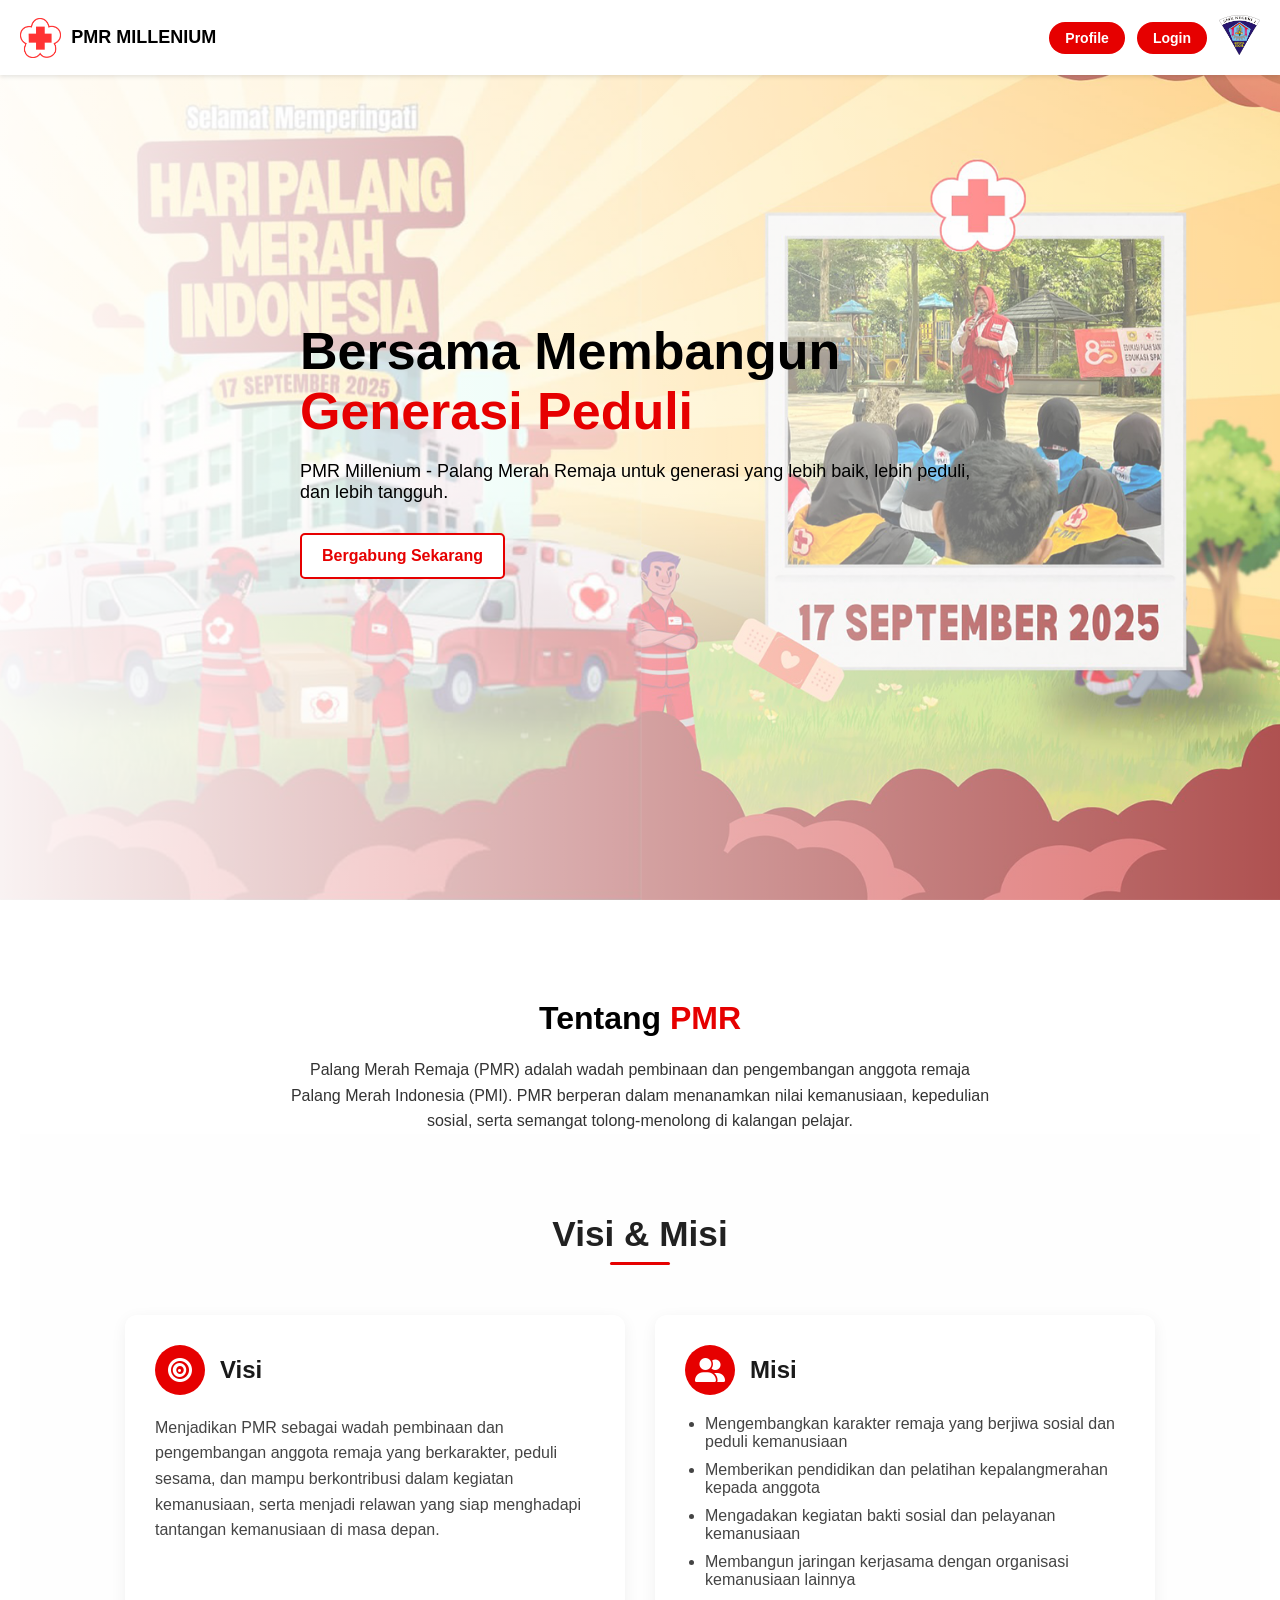
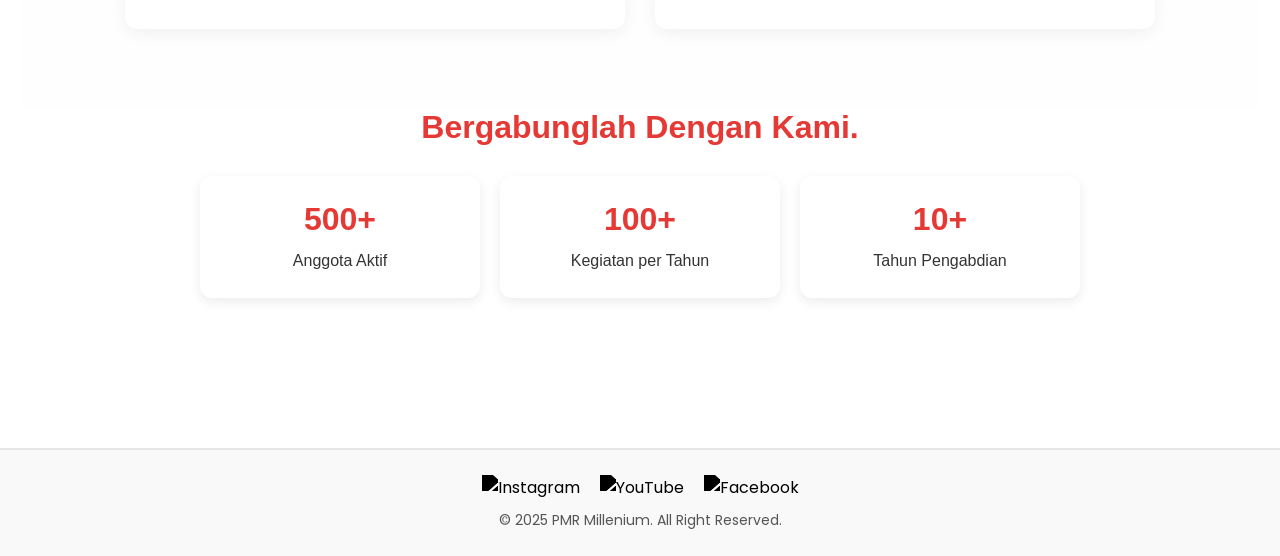
==== Halaman Utama/index.html @ 96d7ca34 "Add files via upload" ====
<!DOCTYPE html>
<html lang="id">  
<head>
  <meta charset="UTF-8" />
  <meta name="viewport" content="width=device-width, initial-scale=1.0"/>
  <title>PMR Millenium</title>
  <link rel="stylesheet" href="https://cdnjs.cloudflare.com/ajax/libs/font-awesome/6.4.0/css/all.min.css">
  <link rel="stylesheet" href="https://unpkg.com/aos@next/dist/aos.css" />
  <link rel="stylesheet" href="style.css"/>
  <link rel="icon" href="../Gambar/logpmi.png" type="image/png">
</head>
<body>
  <header>
    <nav class="navbar" >
      <div class="logo"><img src="../Gambar/logpmi.png"><span>PMR MILLENIUM</span></div>
      <button class="hamburger" id="hamburger-btn">
    <i class="fas fa-bars"></i>
  </button>
      <div>
          <ul class="nav-links" id="nav-links">
      <li><a href="../Profile/profile.html" class="btn-header">Profile</a></li>
      <a href="../Login/login.html" class="btn-header">Login</a>
      <div class="logo">
        <a href="https://profile.smkn1cibinong.sch.id/">
          <img src="../Gambar/cropped-logo-SMKN-1-Cbn.png">
        </a>
      </div>
    </ul>
  </div>
</nav>
  </header>
  <section class="hero">
    <div class="overlay"></div>
    <div class="hero-content">
      <h1 class="hero-title" data-aos="fade-up" data-aos-anchor-placement="top-bottom">
        Bersama Membangun <span>Generasi Peduli</span>
      </h1>
      <p data-aos="fade-up" data-aos-anchor-placement="top-bottom">
        PMR Millenium - Palang Merah Remaja untuk generasi yang lebih baik, lebih peduli, dan lebih tangguh.
      </p>
      <div class="hero-buttons">
        <a href="https://docs.google.com/forms/d/1n7teugPz3YgytQ9tFMdnge7IrxUxbnNeBy1xgZVS8Pw " class="btn-secondary" data-aos="fade-up" data-aos-anchor-placement="top-bottom">
          Bergabung Sekarang
        </a>
      </div>
    </div>
  </section>

  <section class="tentang-pmr">
    <div class="tentang-content">
      <h1 class="hero-title" data-aos="fade-up" align="center">
        Tentang <span>PMR</span>
      </h1>
      <p data-aos="fade-up">
        Palang Merah Remaja (PMR) adalah wadah pembinaan dan pengembangan anggota remaja 
        Palang Merah Indonesia (PMI). PMR berperan dalam menanamkan nilai kemanusiaan, 
        kepedulian sosial, serta semangat tolong-menolong di kalangan pelajar.
      </p>
    </div>

    <div class="container">
      <section class="visi-misi-section">
        <h2 class="section-title" data-aos="fade-down">Visi & Misi</h2>
        <div class="card-container">
          <div class="card-visi-misi" data-aos="fade-right">
            <div class="icon-title">
              <div class="icon-circle"><i class="fas fa-bullseye"></i></div>
              <h3>Visi</h3>
            </div>
            <p>
              Menjadikan PMR sebagai wadah pembinaan dan pengembangan anggota remaja yang berkarakter, peduli sesama, 
              dan mampu berkontribusi dalam kegiatan kemanusiaan, serta menjadi relawan yang siap menghadapi tantangan kemanusiaan di masa depan.
            </p>
          </div>
          
          <div class="card-visi-misi" data-aos="fade-left">
            <div class="icon-title">
              <div class="icon-circle"><i class="fas fa-user-group"></i></div>
              <h3>Misi</h3>
            </div>
            <ul class="misi-list">
              <li>Mengembangkan karakter remaja yang berjiwa sosial dan peduli kemanusiaan</li>
              <li>Memberikan pendidikan dan pelatihan kepalangmerahan kepada anggota</li>
              <li>Mengadakan kegiatan bakti sosial dan pelayanan kemanusiaan</li>
              <li>Membangun jaringan kerjasama dengan organisasi kemanusiaan lainnya</li>
            </ul>
          </div>
        </div>
      </section>
    </div>

    <h2 class="section-title" data-aos="zoom-in-up">Bergabunglah Dengan Kami.</h2>
    <div class="card-group achievements">
      <div class="card" data-aos="fade-up" data-aos-duration="1000">
        <h3>500+</h3>
        <p>Anggota Aktif</p>
      </div>
      <div class="card" data-aos="fade-up" data-aos-duration="1000">
        <h3>100+</h3>
        <p>Kegiatan per Tahun</p>
      </div>
      <div class="card" data-aos="fade-up" data-aos-duration="1000">
        <h3>10+</h3>
        <p>Tahun Pengabdian</p>
      </div>
    </div>
  </section>
<footer class="footer">
  <div class="footer-content" >
    <div class="social-icons">
      <a href="https://www.instagram.com/pmrmillenium" target="_blank" aria-label="Instagram">
        <img src="https://cdn.jsdelivr.net/gh/simple-icons/simple-icons/icons/instagram.svg" alt="Instagram">
      </a>
      <a href="https://www.youtube.com/" target="_blank" aria-label="YouTube">
        <img src="https://cdn.jsdelivr.net/gh/simple-icons/simple-icons/icons/youtube.svg" alt="YouTube">
      </a>
      <a href="https://www.facebook.com/" target="_blank" aria-label="Facebook">
        <img src="https://cdn.jsdelivr.net/gh/simple-icons/simple-icons/icons/facebook.svg" alt="Facebook">
      </a>
    </div>
    <p>© 2025 PMR Millenium. All Right Reserved.</p>
  </div>
</footer>
<body>
<body>
  <script src="https://unpkg.com/aos@next/dist/aos.js"></script>
  <script>
    AOS.init({
      duration: 500,
      once: true
    });

  // Toggle hamburger menu
  const hamburger = document.getElementById('hamburger-btn');
  const navLinks = document.getElementById('nav-links');

  hamburger.addEventListener('click', () => {
    navLinks.classList.toggle('active');
  });

  // Tutup menu setelah klik link di mobile
  document.querySelectorAll('.nav-links a').forEach(link => {
    link.addEventListener('click', () => {
      navLinks.classList.remove('active');
    });
  });
  </script>
</body>
</html>
---- Halaman Utama/style.css ----
@import url('https://fonts.googleapis.com/css2?family=Poppins:wght@400;600;700&display=swap');
/* Gaya Umum */
@import url('https://fonts.googleapis.com/css2?family=Poppins:wght@400;600;700&display=swap');

* {
  margin: 0;
  padding: 0;
  box-sizing: border-box;
}
/* ubah font khusus bagian judul */
.hero-title {
  font-family: 'Montserrat', sans-serif;
  font-weight: 700;
  font-size: 36px;
}

body {
  font-family: 'Segoe UI', sans-serif;
  background-image: url(../Gambar/background.png);
  background-size: cover;
  background-position: center top;
  background-repeat: no-repeat;
  background-attachment: fixed;
  overflow-x: hidden;
}

header {
  background: #fff;
  box-shadow: 0 2px 4px rgba(0,0,0,0.1);
  position: fixed;
  width: 100%;
  z-index: 1000;
  animation: fadeSlideUp 1s ease-out;
}

.navbar {
  max-width: 100%;
  display: flex;
  justify-content: space-between;
  align-items: center;
  padding: 15px 20px;
  opacity: 0;
  transform: translateY(-20px);
  animation: fadeInDown 1s ease forwards;
}

.logo {
  display: flex;
  align-items: center;
  gap: 10px;
  font-weight: bold;
  color: #000000;
  font-size: 18px;
}
.logo img {
    height: 40px;
}

.nav-links {
  list-style: none;
  display: flex;
  gap: 12px;
  align-items: center;
  transition: color 0.3s ease;
}

.nav-links li a {
  position: relative;
  transition: color 0.3s ease;
  text-decoration: none;
  color: #ffffff;
  font-size: 14px;
}

.btn-header {
  background-color: #e60000;
 color: white;
 text-decoration: none;
  padding: 8px 16px;
  border-radius: 20px;
  font-weight: bold;
  font-size: 14px;
}
.btn-header:hover {
  background-color: #b30000;
}

.hero {
  background-image: url("img/background.jpg"); /* Ganti sesuai gambar */
  background-size: cover;
  background-position: center;
  height: 100vh;
  position: relative;
  display: flex;
  align-items: center;
  padding: 0 300px;
  text-align: left;
  
}

.overlay {
  position: absolute;
  top: 0;
  left: 0;
  height: 100%;
  width: 100%;
  background: linear-gradient(to right, rgba(255,255,255,0.95), rgba(255,255,255,0.3));
}

.hero-content {
  position: relative;
  max-width: 700px;
  z-index: 2;
}

.hero-content h1 {
    animation: fadeSlideUp 1s ease-out;
  font-size: 52px;
  color: #000;
  margin-bottom: 20px;
  
}

.hero-content h1 span {
    animation: fadeSlideUp 1s ease-out;
  color: #e60000;
}

.hero-content p {
    animation: fadeSlideUp 1s ease-out;
  font-size: 18px;
  color: #000000;
  margin-bottom: 30px;
}

.hero-buttons {
  display: flex;
  gap: 15px;
}

.btn-primary {
  background-color: #e60000;
  color: white;
  padding: 12px 20px;
  border-radius: 5px;
  font-weight: bold;
  text-decoration: none;
}

.btn-secondary {
    animation: fadeSlideUp 1s ease-out;
  background-color: white;
  color: #e60000;
  border: 2px solid #e60000;
  padding: 12px 20px;
  border-radius: 5px;
  font-weight: bold;
  text-decoration: none;
}
.footer {
  background-color: #f9f9f9;
  padding: 25px 0;
  text-align: center;
  font-family: 'Poppins', sans-serif;
  border-top: 2px solid #e5e5e5;
  
}

.footer .social-icons {
  margin-bottom: 10px;
}

.footer .social-icons a img {
  width: 28px;
  height: 28px;
  margin: 0 8px;
  filter: brightness(0) saturate(100%);
  transition: transform 0.3s ease, filter 0.3s ease;
}

.footer .social-icons a:hover img {
  transform: scale(1.2);
  
}

.footer p {
  color: #555;
  font-size: 14px;
  margin-top: 8px;
}

a {
  text-decoration: none;
}
    @keyframes slide {
      
    0% { background-image: url('Gambar/background.png'); }
    33% { background-image: url('Gambar/background2.png'); }
    66% { background-image: url('Gambar/background3.png'); }
    100% { background-image: url('Gambar/background.png'); }
}
.highlight-section {
  background: #fefefe;
  padding: 20px 20px;
}

.section-title {
  text-align: center;
  font-size: 2rem;
  margin-bottom: 30px;
  color: #e53935;
}

.card-group {
  display: flex;
  justify-content: center;
  gap: 20px;
  flex-wrap: wrap;
  margin-bottom: 50px;
}

.card {
  background: #fff;
  border-radius: 12px;
  box-shadow: 0 4px 12px rgba(0,0,0,0.08);
  padding: 25px;
  text-align: center;
  width: 280px;
  transition: transform 0.3s ease;
}

.card:hover {
  transform: translateY(-8px);
}

.card-icon {
  width: 60px;
  height: 60px;
  background: #fdecec;
  border-radius: 50%;
  display: flex;
  align-items: center;
  justify-content: center;
  margin: 0 auto 15px;
}

.card-icon i {
  font-size: 28px;
  color: #e53935;
}

.card h3 {
  font-size: 1.4rem;
  margin-bottom: 10px;
}

.card p {
  font-size: 0.95rem;
  color: #555;
  line-height: 1.5;
}

.achievements .card h3 {
  font-size: 2rem;
  color: #e53935;
}
.tentang-pmr {
  background-color: #fff;
  padding: 100px 20px;
  text-align: center;
}

.tentang-pmr .hero-title {
  font-size: 32px; /* lebih kecil dari hero utama */
  margin-bottom: 20px;
}

.tentang-pmr p {
  max-width: 700px;
  margin: 0 auto;
  font-size: 16px;
  line-height: 1.6;
  color: #333;
}
.tentang-pmr .hero-title span {
  color: #e60000; /* merah khas PMI */
}
@keyframes fadeInDown {
  to {
    opacity: 1;
    transform: translateY(0);
  }
}

/* Shrink header saat scroll */
.navbar.shrink {
  padding: 10px 20px;
  transition: padding 0.3s ease;
}
/* .nav-links li a::after {
  content: '';
  position: absolute;
  width: 0%;
  height: 2px;
  bottom: -4px;
  left: 0;
  background-color: red;
  transition: width 0.3s ease;
} */

.nav-links li a:hover::after {
  width: 100%;
}

/* Logo pulse saat hover */
.navbar .logo:hover {
  animation: pulse 0.6s ease;
}

@keyframes pulse {
  0% { transform: scale(1); }
  50% { transform: scale(1.1); }
  100% { transform: scale(1); }
}
.hamburger {
  display: none;
  font-size: 24px;
  background: none;
  border: none;
  color: #ff0000;
  cursor: pointer;
}

.visi-misi-section {
  background: #fefefe;
  padding: 80px 20px;
  text-align: center;
}

.visi-misi-section .section-title {
  font-size: 2.2rem;
  color: #212121;
  margin-bottom: 50px;
  position: relative;
  display: inline-block;
}

.visi-misi-section .section-title::after {
  content: "";
  width: 60px;
  height: 3px;
  background-color: #e60000;
  display: block;
  margin: 8px auto 0;
  border-radius: 5px;
}

.card-container {
  display: flex;
  justify-content: center;
  gap: 30px;
  flex-wrap: wrap;
}

.card-visi-misi {
  background: #fff;
  border-radius: 12px;
  box-shadow: 0 4px 16px rgba(0, 0, 0, 0.06);
  padding: 30px;
  text-align: left;
  width: 100%;
  max-width: 500px;
  transition: transform 0.3s ease;
}

.card-visi-misi:hover {
  transform: translateY(-5px);
}

.icon-title {
  display: flex;
  align-items: center;
  gap: 15px;
  margin-bottom: 20px;
}

.icon-circle {
  background-color: #e60000;
  color: #fff;
  border-radius: 50%;
  width: 50px;
  height: 50px;
  display: flex;
  align-items: center;
  justify-content: center;
  font-size: 24px;
}

.card-visi-misi h3 {
  font-size: 1.5rem;
  margin: 0;
  color: #1a1a1a;
}

.card-visi-misi p {
  font-size: 1rem;
  color: #444;
  line-height: 1.6;
}

.misi-list {
  padding-left: 20px;
}

.misi-list li {
  margin-bottom: 10px;
  color: #444;
  list-style: disc;
  font-size: 1rem;
}

/* ================== RESPONSIVE DESIGN ================== */

/* Untuk layar tablet dan HP */
@media (max-width: 768px) {
  .navbar {
    flex-wrap: wrap;
    justify-content: space-between;
  }

  .nav-links {
    display: none;
    flex-direction: column;
    background-color: #fff;
    width: 100%;
    text-align: center;
    padding: 15px 0;
    position: absolute;
    top: 60px;
    left: 0;
    box-shadow: 0 4px 8px rgba(0,0,0,0.1);
  }

  .nav-links.active {
    display: flex;
  }

  .nav-links li {
    margin: 10px 0;
  }

  .btn-header {
    margin-top: 10px;
  }

  .hamburger {
    display: block;
  margin-left: auto; /* dorong ke paling kanan */
  margin-right: 10px;
  }

  /* Supaya logo dan hamburger sejajar */
  .logo img {
    height: 35px;
  }

  .hero {
    padding: 0 20px;
    text-align: center;
  }

  .hero-content h1 {
    font-size: 32px;
  }

  .hero-content p {
    font-size: 16px;
  }

  .hero-buttons {
    justify-content: center;
  }

  .card-group {
    flex-direction: column;
    align-items: center;
  }

  .card-container {
    flex-direction: column;
    align-items: center;
  }
  html, body {
  overflow-x: hidden;  
  width: 100%;
}

/* Supaya elemen tidak melewati batas layar */
* {
  max-width: 100%;
  box-sizing: border-box;
}
}

/* Untuk layar besar (desktop) */
@media (min-width: 769px) {
  .hamburger {
    display: none;
  }

  .nav-links {
    display: flex !important;
    position: static;
    background: none;
    box-shadow: none;
  }
}
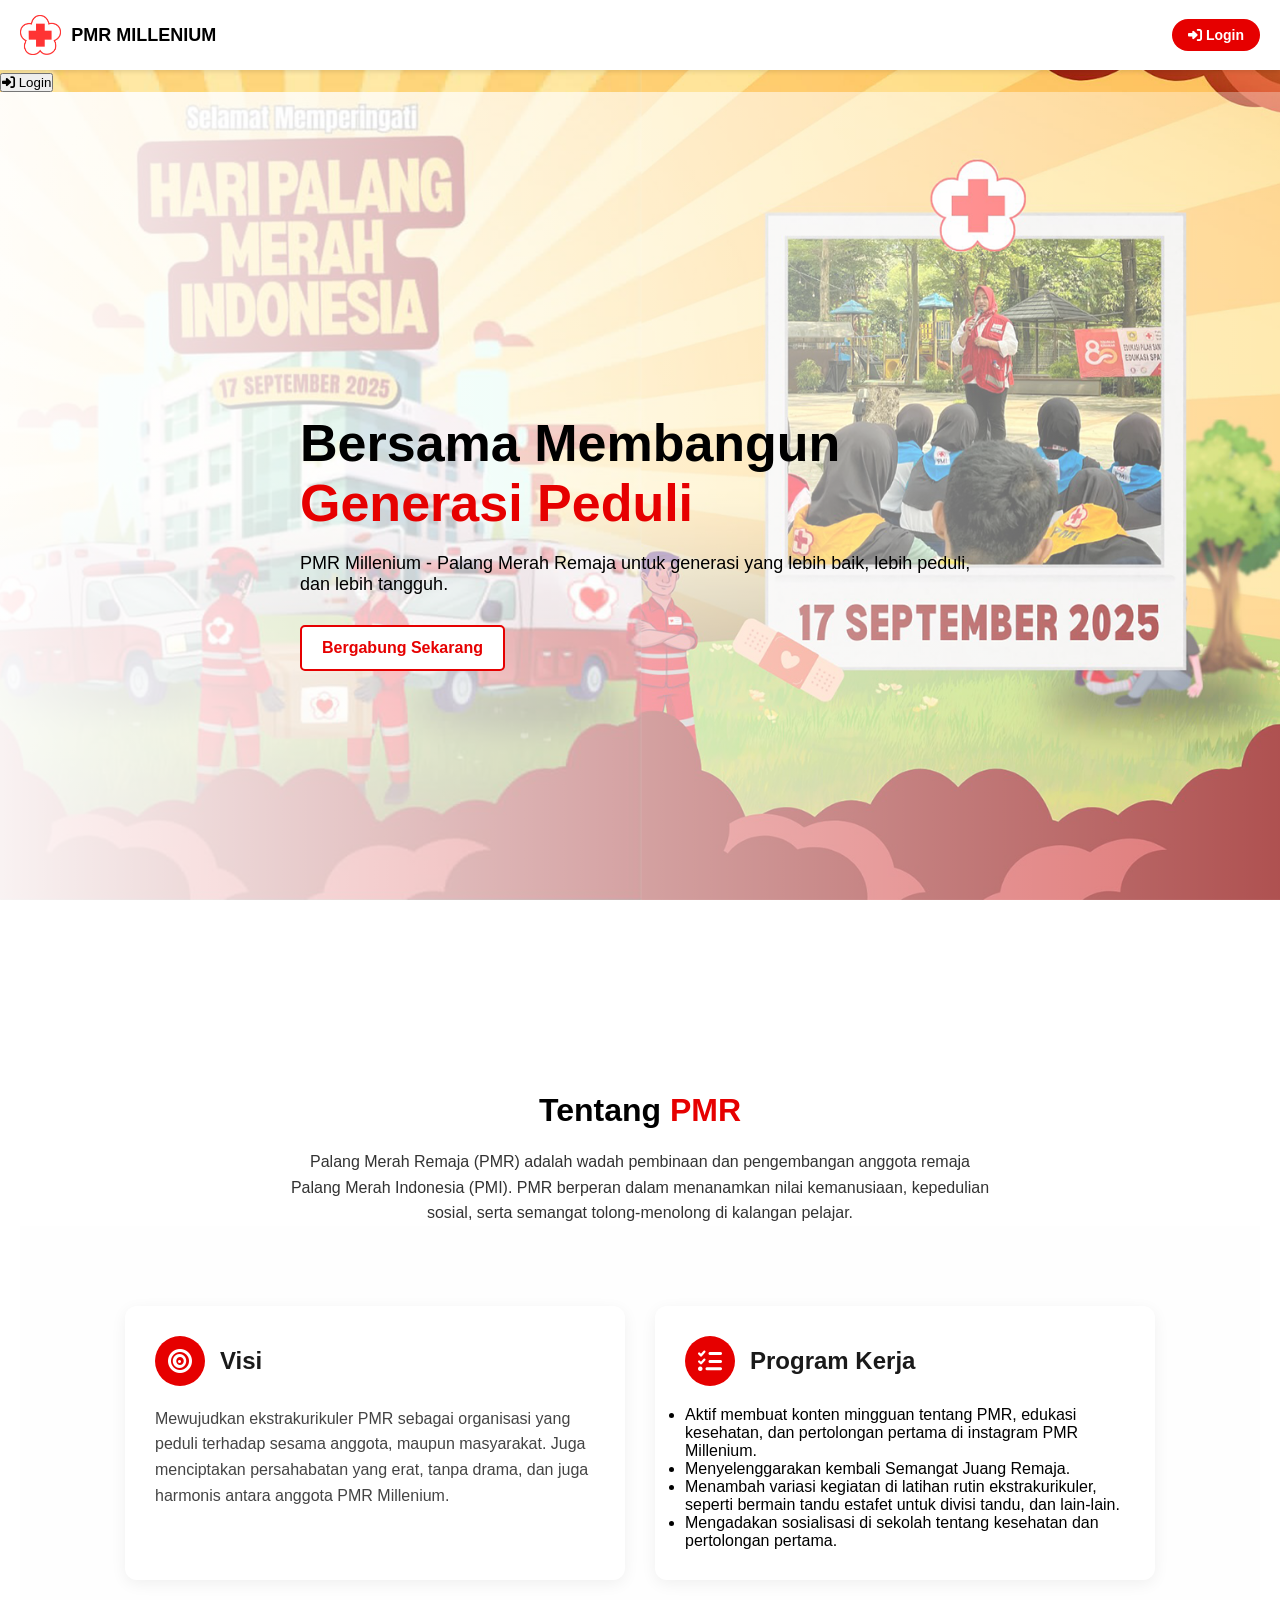
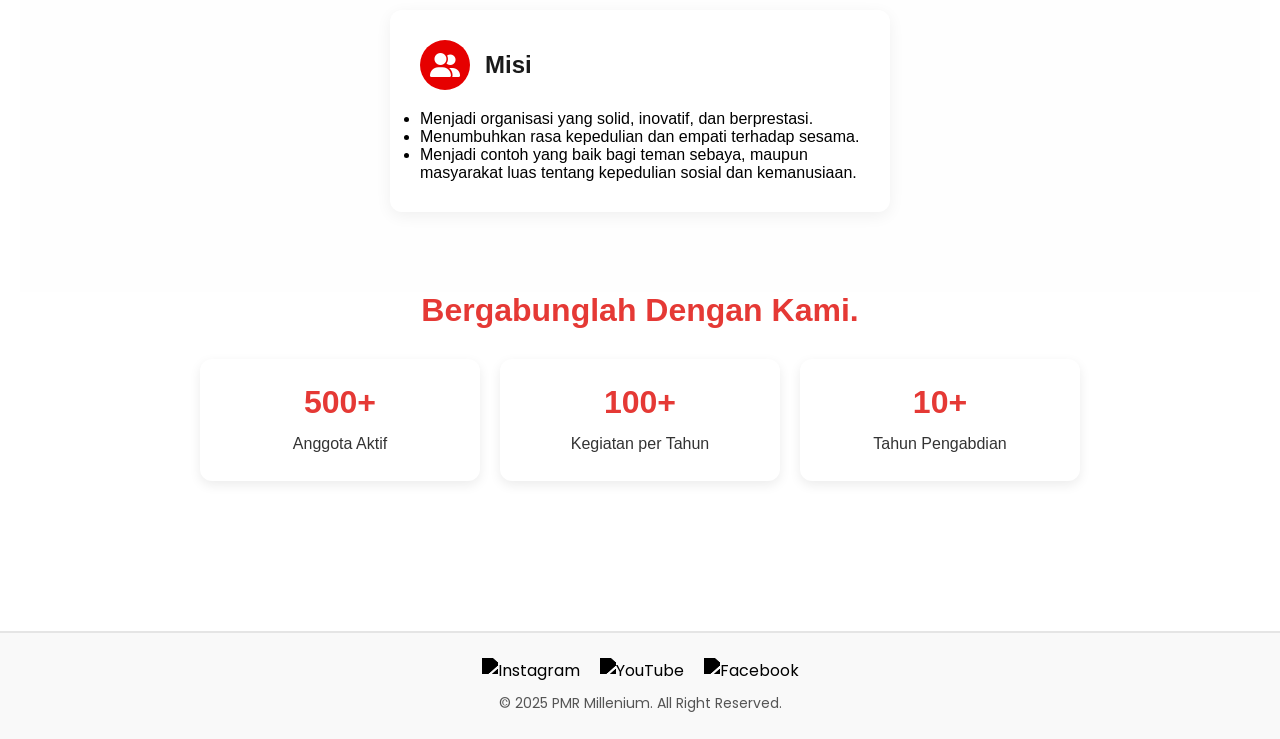
==== commit 0ed608f3: "11 Febuari 2026 Fix Some bugs & redesign" ====
--- a/Halaman Utama/index.html
+++ b/Halaman Utama/index.html
@@ -1,149 +1,222 @@
-<!DOCTYPE html>
-<html lang="id">  
-<head>
-  <meta charset="UTF-8" />
-  <meta name="viewport" content="width=device-width, initial-scale=1.0"/>
-  <title>PMR Millenium</title>
-  <link rel="stylesheet" href="https://cdnjs.cloudflare.com/ajax/libs/font-awesome/6.4.0/css/all.min.css">
-  <link rel="stylesheet" href="https://unpkg.com/aos@next/dist/aos.css" />
-  <link rel="stylesheet" href="style.css"/>
-  <link rel="icon" href="../Gambar/logpmi.png" type="image/png">
-</head>
-<body>
-  <header>
-    <nav class="navbar" >
-      <div class="logo"><img src="../Gambar/logpmi.png"><span>PMR MILLENIUM</span></div>
-      <button class="hamburger" id="hamburger-btn">
-    <i class="fas fa-bars"></i>
-  </button>
-      <div>
-          <ul class="nav-links" id="nav-links">
-      <li><a href="../Profile/profile.html" class="btn-header">Profile</a></li>
-      <a href="../Login/login.html" class="btn-header">Login</a>
-      <div class="logo">
-        <a href="https://profile.smkn1cibinong.sch.id/">
-          <img src="../Gambar/cropped-logo-SMKN-1-Cbn.png">
-        </a>
-      </div>
-    </ul>
-  </div>
-</nav>
-  </header>
-  <section class="hero">
-    <div class="overlay"></div>
-    <div class="hero-content">
-      <h1 class="hero-title" data-aos="fade-up" data-aos-anchor-placement="top-bottom">
-        Bersama Membangun <span>Generasi Peduli</span>
-      </h1>
-      <p data-aos="fade-up" data-aos-anchor-placement="top-bottom">
-        PMR Millenium - Palang Merah Remaja untuk generasi yang lebih baik, lebih peduli, dan lebih tangguh.
-      </p>
-      <div class="hero-buttons">
-        <a href="https://docs.google.com/forms/d/1n7teugPz3YgytQ9tFMdnge7IrxUxbnNeBy1xgZVS8Pw " class="btn-secondary" data-aos="fade-up" data-aos-anchor-placement="top-bottom">
-          Bergabung Sekarang
-        </a>
-      </div>
-    </div>
-  </section>
-
-  <section class="tentang-pmr">
-    <div class="tentang-content">
-      <h1 class="hero-title" data-aos="fade-up" align="center">
-        Tentang <span>PMR</span>
-      </h1>
-      <p data-aos="fade-up">
-        Palang Merah Remaja (PMR) adalah wadah pembinaan dan pengembangan anggota remaja 
-        Palang Merah Indonesia (PMI). PMR berperan dalam menanamkan nilai kemanusiaan, 
-        kepedulian sosial, serta semangat tolong-menolong di kalangan pelajar.
-      </p>
-    </div>
-
-    <div class="container">
-      <section class="visi-misi-section">
-        <h2 class="section-title" data-aos="fade-down">Visi & Misi</h2>
-        <div class="card-container">
-          <div class="card-visi-misi" data-aos="fade-right">
-            <div class="icon-title">
-              <div class="icon-circle"><i class="fas fa-bullseye"></i></div>
-              <h3>Visi</h3>
-            </div>
-            <p>
-              Menjadikan PMR sebagai wadah pembinaan dan pengembangan anggota remaja yang berkarakter, peduli sesama, 
-              dan mampu berkontribusi dalam kegiatan kemanusiaan, serta menjadi relawan yang siap menghadapi tantangan kemanusiaan di masa depan.
-            </p>
-          </div>
-          
-          <div class="card-visi-misi" data-aos="fade-left">
-            <div class="icon-title">
-              <div class="icon-circle"><i class="fas fa-user-group"></i></div>
-              <h3>Misi</h3>
-            </div>
-            <ul class="misi-list">
-              <li>Mengembangkan karakter remaja yang berjiwa sosial dan peduli kemanusiaan</li>
-              <li>Memberikan pendidikan dan pelatihan kepalangmerahan kepada anggota</li>
-              <li>Mengadakan kegiatan bakti sosial dan pelayanan kemanusiaan</li>
-              <li>Membangun jaringan kerjasama dengan organisasi kemanusiaan lainnya</li>
-            </ul>
-          </div>
-        </div>
-      </section>
-    </div>
-
-    <h2 class="section-title" data-aos="zoom-in-up">Bergabunglah Dengan Kami.</h2>
-    <div class="card-group achievements">
-      <div class="card" data-aos="fade-up" data-aos-duration="1000">
-        <h3>500+</h3>
-        <p>Anggota Aktif</p>
-      </div>
-      <div class="card" data-aos="fade-up" data-aos-duration="1000">
-        <h3>100+</h3>
-        <p>Kegiatan per Tahun</p>
-      </div>
-      <div class="card" data-aos="fade-up" data-aos-duration="1000">
-        <h3>10+</h3>
-        <p>Tahun Pengabdian</p>
-      </div>
-    </div>
-  </section>
-<footer class="footer">
-  <div class="footer-content" >
-    <div class="social-icons">
-      <a href="https://www.instagram.com/pmrmillenium" target="_blank" aria-label="Instagram">
-        <img src="https://cdn.jsdelivr.net/gh/simple-icons/simple-icons/icons/instagram.svg" alt="Instagram">
-      </a>
-      <a href="https://www.youtube.com/" target="_blank" aria-label="YouTube">
-        <img src="https://cdn.jsdelivr.net/gh/simple-icons/simple-icons/icons/youtube.svg" alt="YouTube">
-      </a>
-      <a href="https://www.facebook.com/" target="_blank" aria-label="Facebook">
-        <img src="https://cdn.jsdelivr.net/gh/simple-icons/simple-icons/icons/facebook.svg" alt="Facebook">
-      </a>
-    </div>
-    <p>© 2025 PMR Millenium. All Right Reserved.</p>
-  </div>
-</footer>
-<body>
-<body>
-  <script src="https://unpkg.com/aos@next/dist/aos.js"></script>
-  <script>
-    AOS.init({
-      duration: 500,
-      once: true
-    });
-
-  // Toggle hamburger menu
-  const hamburger = document.getElementById('hamburger-btn');
-  const navLinks = document.getElementById('nav-links');
-
-  hamburger.addEventListener('click', () => {
-    navLinks.classList.toggle('active');
-  });
-
-  // Tutup menu setelah klik link di mobile
-  document.querySelectorAll('.nav-links a').forEach(link => {
-    link.addEventListener('click', () => {
-      navLinks.classList.remove('active');
-    });
-  });
-  </script>
-</body>
+<!DOCTYPE html>
+<html lang="id">
+
+<head>
+  <meta charset="UTF-8" />
+  <meta name="viewport" content="width=device-width, initial-scale=1.0" />
+  <title>PMR Millenium</title>
+  <link rel="stylesheet" href="https://cdnjs.cloudflare.com/ajax/libs/font-awesome/6.4.0/css/all.min.css">
+  <link rel="stylesheet" href="https://unpkg.com/aos@next/dist/aos.css" />
+  <link rel="stylesheet" href="style.css" />
+  <link rel="icon" href="../Gambar/logpmi.png" type="image/png">
+</head>
+
+<body>
+  <header>
+    <nav class="navbar">
+      <div class="logo">
+        <img src="../Gambar/logpmi.png" alt="Logo PMR">
+        <span>PMR MILLENIUM</span>
+      </div>
+      <button class="hamburger" id="hamburger-btn">
+        <i class="fas fa-bars"></i>
+      </button>
+      <ul class="nav-links" id="nav-links">
+        <li><a href="#"><i class="fas fa-home"></i> Beranda</a></li>
+        <li><a href="../Profile/profile.html"><i class="fas fa-user"></i> Profile</a></li>
+        <li><a href="https://uks-smartcare.smkn1cibinong.sch.id/" target="_blank">
+            <i class="fas fa-heartbeat"></i> UKS SmartCare
+          </a></li>
+          </a></li>
+
+        <!-- Tombol kanan -->
+        <li class="nav-buttons">
+          </a>
+          <a href="../Login/login.php" class="btn-header daftar"><i class="fas fa-sign-in-alt"></i> Login</a>
+        </li>
+      </ul>
+    </nav>
+  </header>
+
+  <!-- Overlay untuk mobile menu -->
+  <div class="menu-overlay" id="menu-overlay"></div>
+
+  <!-- Mobile Menu - Muncul dari Kanan -->
+  <div class="mobile-menu" id="mobile-menu">
+    <div class="mobile-menu-header">
+      <button class="close-btn" id="close-btn">
+        <i class="fas fa-times"></i>
+      </button>
+    </div>
+
+    <ul>
+      <li><a href="#"><i class="fas fa-home"></i> Beranda</a></li>
+      <li><a href="../Profile/profile.html"><i class="fas fa-user"></i> Profile</a></li>
+      <li><a href="https://uks-smartcare.smkn1cibinong.sch.id/" target="_blank"><i class="fas fa-heartbeat"></i> UKS
+          SmartCare</a></li>
+      
+    </ul>
+
+    <div class="mobile-buttons-container">
+      <button class="mobile-login-btn" onclick="window.location.href='../Login/login.php'">
+        <i class="fas fa-sign-in-alt"></i> Login
+      </button>
+      
+      </button>
+    </div>
+  </div>
+  <section class="hero">
+    <div class="overlay"></div>
+    <div class="hero-content">
+      <h1 class="hero-title" data-aos="fade-up" data-aos-anchor-placement="top-bottom">
+        Bersama Membangun <span>Generasi Peduli</span>
+      </h1>
+      <p data-aos="fade-up" data-aos-anchor-placement="top-bottom">
+        PMR Millenium - Palang Merah Remaja untuk generasi yang lebih baik, lebih peduli, dan lebih tangguh.
+      </p>
+      <div class="hero-buttons">
+        <a href="../Daftar/register.php" class="btn-secondary"
+          data-aos="fade-up" data-aos-anchor-placement="top-bottom">
+          Bergabung Sekarang
+        </a>
+      </div>
+    </div>
+  </section>
+
+  <section class="tentang-pmr">
+    <div class="tentang-content">
+      <h1 class="hero-title" data-aos="fade-up" align="center">
+        Tentang <span>PMR</span>
+      </h1>
+      <p data-aos="fade-up">
+        Palang Merah Remaja (PMR) adalah wadah pembinaan dan pengembangan anggota remaja
+        Palang Merah Indonesia (PMI). PMR berperan dalam menanamkan nilai kemanusiaan,
+        kepedulian sosial, serta semangat tolong-menolong di kalangan pelajar.
+      </p>
+    </div>
+
+    <div class="container">
+      <section class="visi-misi-section">
+        
+        <div class="card-container">
+          <div class="card-visi-misi" data-aos="fade-right">
+            <div class="icon-title">
+              <div class="icon-circle"><i class="fas fa-bullseye"></i></div>
+              <h3>Visi</h3>
+            </div>
+            <p>
+              Mewujudkan ekstrakurikuler PMR sebagai organisasi yang peduli terhadap
+              sesama anggota, maupun masyarakat. Juga menciptakan persahabatan yang erat,
+              tanpa drama, dan juga harmonis antara anggota PMR Millenium.
+            </p>
+          </div>
+
+          <div class="card-visi-misi" data-aos="fade-up">
+            <div class="icon-title">
+              <div class="icon-circle"><i class="fas fa-tasks"></i></div>
+              <h3>Program Kerja</h3>
+            </div>
+            <ul>
+              <li>Aktif membuat konten mingguan tentang PMR, edukasi kesehatan, dan
+                pertolongan pertama di instagram PMR Millenium.</li>
+              <li>Menyelenggarakan kembali Semangat Juang Remaja.</li>
+              <li>Menambah variasi kegiatan di latihan rutin ekstrakurikuler, seperti bermain
+                tandu estafet untuk divisi tandu, dan lain-lain.</li>
+              <li>Mengadakan sosialisasi di sekolah tentang kesehatan dan pertolongan
+                pertama.</li>
+              </ul>
+          </div>
+
+          <div class="card-visi-misi" data-aos="fade-left">
+            <div class="icon-title">
+              <div class="icon-circle"><i class="fas fa-user-group"></i></div>
+              <h3>Misi</h3>
+            </div>
+            <ul class="mission-list">
+              <li>Menjadi organisasi yang solid, inovatif, dan berprestasi.</li>
+              <li>Menumbuhkan rasa kepedulian dan empati terhadap sesama.</li>
+              <li>Menjadi contoh yang baik bagi teman sebaya, maupun masyarakat luas
+                tentang kepedulian sosial dan kemanusiaan.</li>
+            </ul>
+          </div>
+        </div>
+      </section>
+    </div>
+
+    <h2 class="section-title" data-aos="zoom-in-up">Bergabunglah Dengan Kami.</h2>
+    <div class="card-group achievements">
+      <div class="card" data-aos="fade-up" data-aos-duration="1000">
+        <h3>500+</h3>
+        <p>Anggota Aktif</p>
+      </div>
+      <div class="card" data-aos="fade-up" data-aos-duration="1000">
+        <h3>100+</h3>
+        <p>Kegiatan per Tahun</p>
+      </div>
+      <div class="card" data-aos="fade-up" data-aos-duration="1000">
+        <h3>10+</h3>
+        <p>Tahun Pengabdian</p>
+      </div>
+    </div>
+  </section>
+  <footer class="footer">
+    <div class="footer-content">
+      <div class="social-icons">
+        <a href="https://www.instagram.com/pmrmillenium" target="_blank" aria-label="Instagram">
+          <img src="https://cdn.jsdelivr.net/gh/simple-icons/simple-icons/icons/instagram.svg" alt="Instagram">
+        </a>
+        <a href="https://www.youtube.com/" target="_blank" aria-label="YouTube">
+          <img src="https://cdn.jsdelivr.net/gh/simple-icons/simple-icons/icons/youtube.svg" alt="YouTube">
+        </a>
+        <a href="https://www.facebook.com/" target="_blank" aria-label="Facebook">
+          <img src="https://cdn.jsdelivr.net/gh/simple-icons/simple-icons/icons/facebook.svg" alt="Facebook">
+        </a>
+      </div>
+      <p>© 2025 PMR Millenium. All Right Reserved.</p>
+    </div>
+  </footer>
+
+  <body>
+
+    <body>
+      <script src="https://unpkg.com/aos@next/dist/aos.js"></script>
+      <script>
+        AOS.init({
+          duration: 500,
+          once: true
+        });
+
+        // Toggle hamburger menu
+        const hamburger = document.getElementById('hamburger-btn');
+        const mobileMenu = document.getElementById('mobile-menu');
+        const menuOverlay = document.getElementById('menu-overlay');
+        const closeBtn = document.getElementById('close-btn');
+
+        hamburger.addEventListener('click', () => {
+          mobileMenu.classList.toggle('active');
+          menuOverlay.classList.toggle('active');
+        });
+
+        // Close mobile menu when clicking on overlay
+        menuOverlay.addEventListener('click', () => {
+          mobileMenu.classList.remove('active');
+          menuOverlay.classList.remove('active');
+        });
+
+        // Close mobile menu when clicking on close button
+        closeBtn.addEventListener('click', () => {
+          mobileMenu.classList.remove('active');
+          menuOverlay.classList.remove('active');
+        });
+
+        // Close mobile menu when clicking on a link
+        document.querySelectorAll('.mobile-menu a').forEach(link => {
+          link.addEventListener('click', () => {
+            mobileMenu.classList.remove('active');
+            menuOverlay.classList.remove('active');
+          });
+        });
+      </script>
+    </body>
+
 </html>
